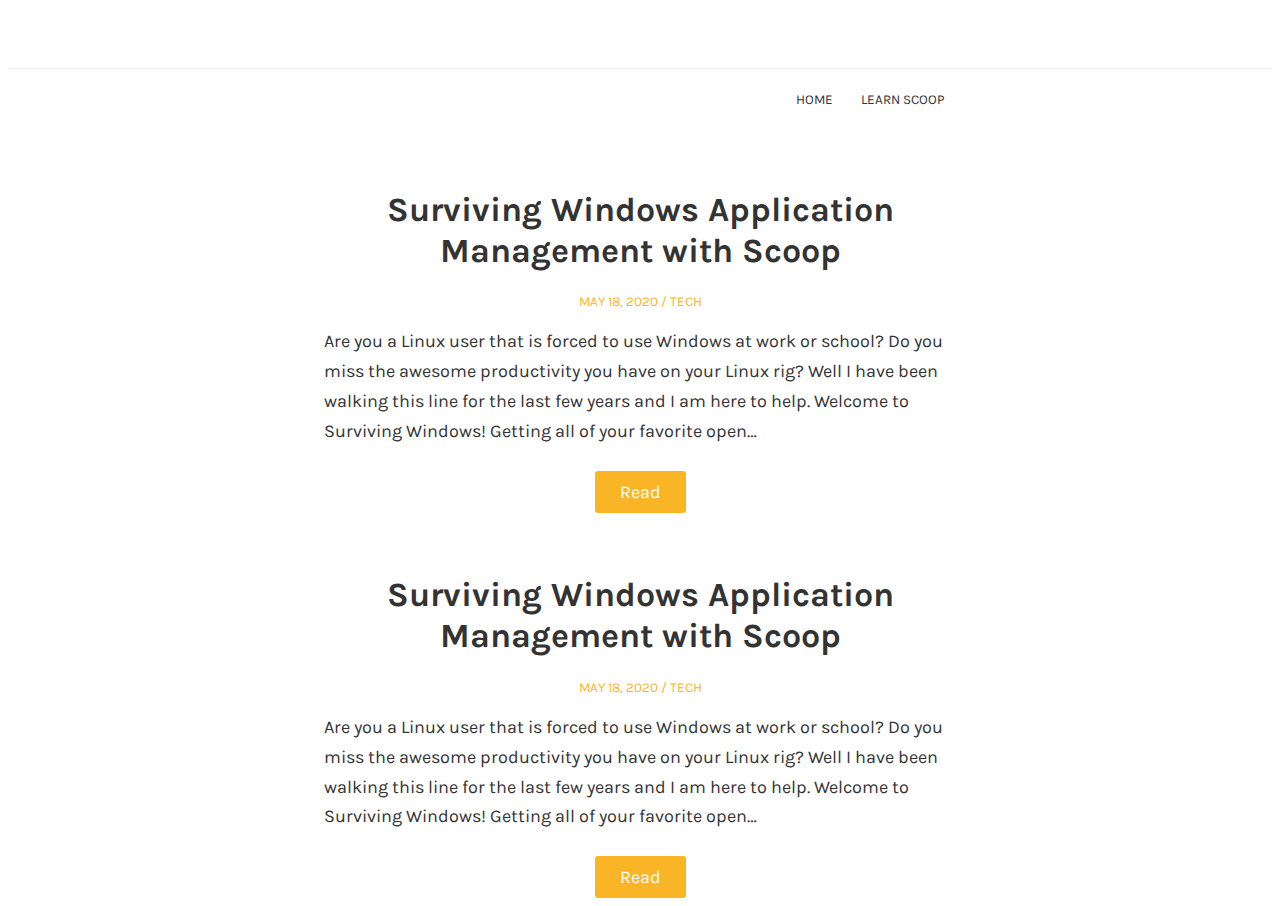
==== index.html @ f7baa603 "feat: Adding blog roll page with styles" ====
<!DOCTYPE html>
<html>
  <head>
    <meta charset="utf-8">
    <meta name="description" content="Project for Udacity Front End Developer Nanodegree">
    <title>Windows for Linux Lovers</title>
    <link href="https://fonts.googleapis.com/css2?family=Karla&display=swap" rel="stylesheet">
    <link rel="stylesheet" href="style.css">
  </head>
  <body>
    <div class="header"></div>

    <div class="container">
      <nav class="top-nav">
        <ul>
          <li class="nav-li"><a class="nav-entry" href="index.html">Home</a></li>
          <li class="nav-li"><a class="nav-entry" href="scoop.html">Learn Scoop</a></li>
        </ul>
      </nav>
      <article>
        <header class="article-header">
            <h1>Surviving Windows Application Management with Scoop</h1>
        </header>
        <div class="entry-details">
          <span>May 18, 2020</span> / <span>Tech</span>
        </div>
        <div class="post-content">
          <p>Are you a Linux user that is forced to use Windows at work or school? Do you miss the awesome productivity you have on your Linux rig? Well I have been walking this line for the last few years and I am here to help. Welcome to Surviving Windows! Getting all of your favorite open…</p>
          <div class="read-more">
            <a class="button" href="scoop.html">Read</a>
          </div>
        </div>
      </article>
      <article>
        <header class="article-header">
            <h1>Surviving Windows Application Management with Scoop</h1>
        </header>
        <div class="entry-details">
          <span>May 18, 2020</span> / <span>Tech</span>
        </div>
        <div class="post-content">
          <p>Are you a Linux user that is forced to use Windows at work or school? Do you miss the awesome productivity you have on your Linux rig? Well I have been walking this line for the last few years and I am here to help. Welcome to Surviving Windows! Getting all of your favorite open…</p>
          <div class="read-more">
            <a class="button" href="scoop.html">Read</a>
          </div>
        </div>
      </article>
    </div><!--Container-->
  </body>
</html>
---- style.css ----
body {
  font-family: 'Karla', sans-serif;
  font-size: 18px;
  color: #333;
}

p {
  margin-bottom: 24px;
  line-height: 1.66em;

}

h1,
h2,
h3 {
  font-size: 34px;
  font-weight: 700;
  line-height: 1.2em;
}

ul {
  list-style: circle outside none;
}

.button {
  background-color: rgb(250, 181, 38);
  border-radius: 3px;
  padding: 10px 25px;
  text-decoration: none;
  color: white;
  text-align: center;
}

.container {
  width: 50%;
  max-width: 750px;
  display: grid;
  grid-auto-rows: min-content;
  grid-template-columns: 1fr;
  margin: auto;
  grid-row-gap: 40px;
}

.read-more {
  display: flex;
  justify-content: center;
  align-items: center;
}

.header {
  height: 60px;
  border-bottom: 1px solid #eee;
}

.top-nav {
  display: flex;
  flex-direction: row-reverse;
}

.nav-li {
  list-style: none;
  display: inline;
  margin: 0 12px 0;
}

.nav-entry {
  text-decoration: none;
  color: #333;
  text-transform: uppercase;
  font-size: .75em;
}

.article-header {
  display: flex;
  justify-content: center;
  text-align: center;
}

.entry-details {
  text-align: center;
  font-size: .75em;
  color: rgb(250, 181, 38);
  text-transform: uppercase;
}
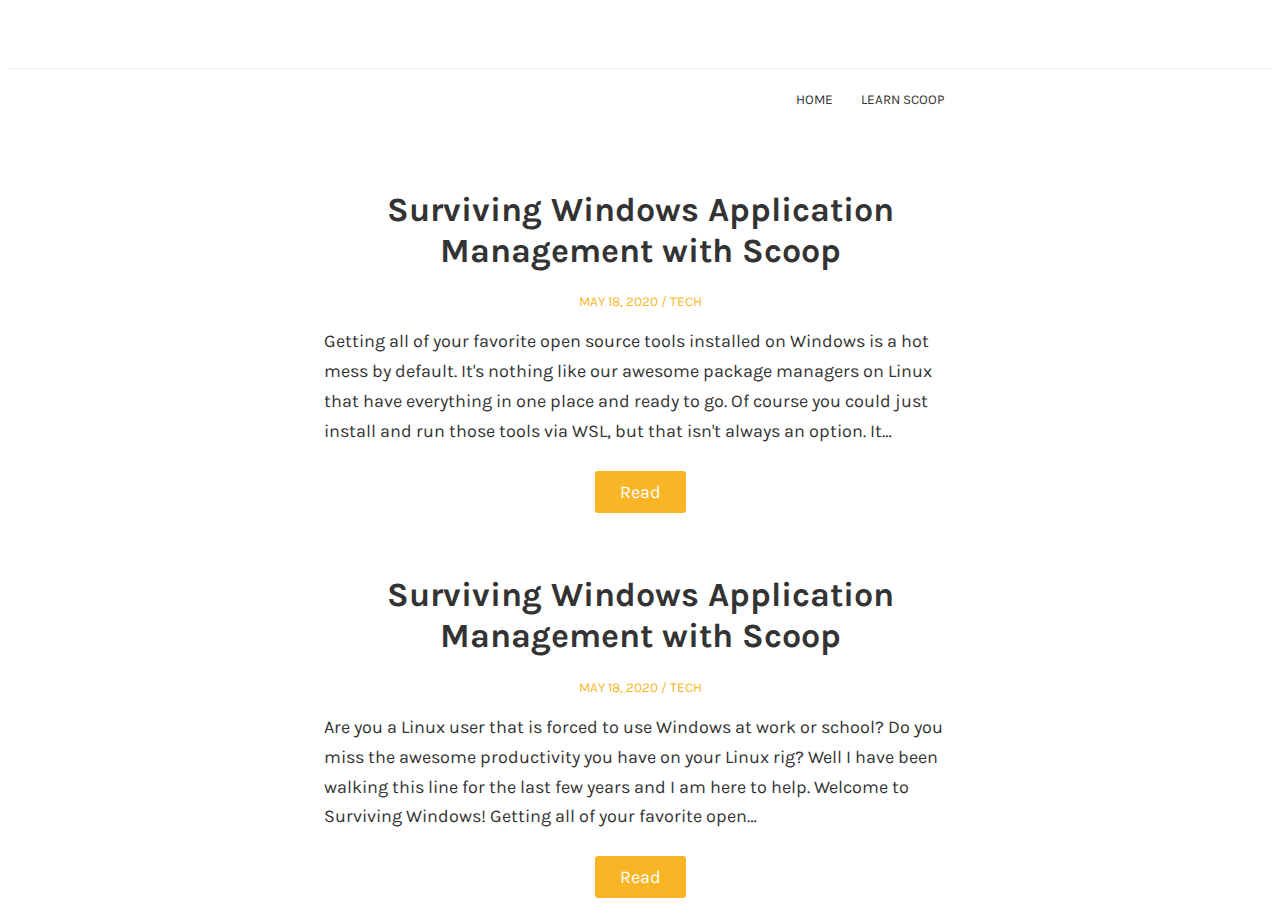
==== commit b96e7204: "feat: Add a working blog post page." ====
--- a/index.html
+++ b/index.html
@@ -25,7 +25,7 @@
           <span>May 18, 2020</span> / <span>Tech</span>
         </div>
         <div class="post-content">
-          <p>Are you a Linux user that is forced to use Windows at work or school? Do you miss the awesome productivity you have on your Linux rig? Well I have been walking this line for the last few years and I am here to help. Welcome to Surviving Windows! Getting all of your favorite open…</p>
+          <p>Getting all of your favorite open source tools installed on Windows is a hot mess by default. It's nothing like our awesome package managers on Linux that have everything in one place and ready to go. Of course you could just install and run those tools via WSL, but that isn't always an option. It…</p>
           <div class="read-more">
             <a class="button" href="scoop.html">Read</a>
           </div>
--- a/style.css
+++ b/style.css
@@ -29,6 +29,15 @@
   text-decoration: none;
   color: white;
   text-align: center;
+}
+
+.code-block {
+  font-size: 16px;
+  padding: 20px;
+  background-color: #eee;
+  font-family: monospace;
+  line-height: 1.5em;
+  display: block;
 }
 
 .container {
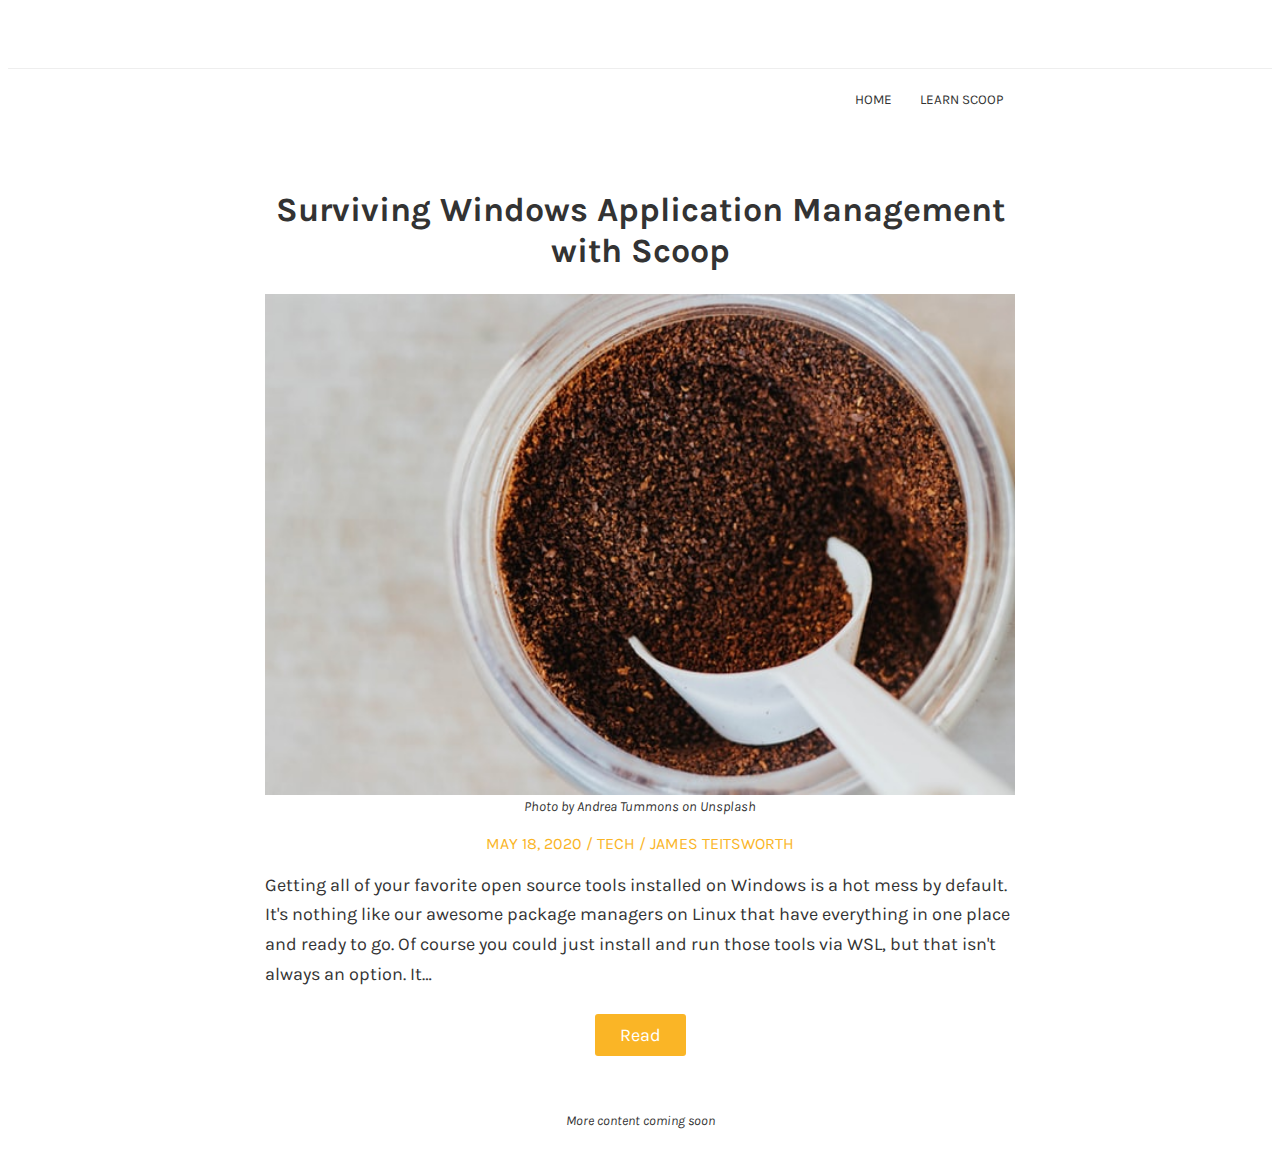
==== commit 80499719: "feat: Add social cards" ====
--- a/index.html
+++ b/index.html
@@ -5,7 +5,7 @@
     <meta name="description" content="Project for Udacity Front End Developer Nanodegree">
     <title>Windows for Linux Lovers</title>
     <link href="https://fonts.googleapis.com/css2?family=Karla&display=swap" rel="stylesheet">
-    <link rel="stylesheet" href="style.css">
+    <link rel="stylesheet" href="styles/main.css">
   </head>
   <body>
     <div class="header"></div>
@@ -17,12 +17,16 @@
           <li class="nav-li"><a class="nav-entry" href="scoop.html">Learn Scoop</a></li>
         </ul>
       </nav>
-      <article>
+      <article class="blog-card">
         <header class="article-header">
             <h1>Surviving Windows Application Management with Scoop</h1>
+            <figure>
+              <img class="responsive-pic" src="photos/coffee-scoop.jpg" alt="Scoop of coffee">
+              <figcaption>Photo by Andrea Tummons on Unsplash</figcaption>
+            </figure>
         </header>
         <div class="entry-details">
-          <span>May 18, 2020</span> / <span>Tech</span>
+          May 18, 2020 / Tech / James Teitsworth
         </div>
         <div class="post-content">
           <p>Getting all of your favorite open source tools installed on Windows is a hot mess by default. It's nothing like our awesome package managers on Linux that have everything in one place and ready to go. Of course you could just install and run those tools via WSL, but that isn't always an option. It…</p>
@@ -31,20 +35,10 @@
           </div>
         </div>
       </article>
-      <article>
-        <header class="article-header">
-            <h1>Surviving Windows Application Management with Scoop</h1>
-        </header>
-        <div class="entry-details">
-          <span>May 18, 2020</span> / <span>Tech</span>
-        </div>
-        <div class="post-content">
-          <p>Are you a Linux user that is forced to use Windows at work or school? Do you miss the awesome productivity you have on your Linux rig? Well I have been walking this line for the last few years and I am here to help. Welcome to Surviving Windows! Getting all of your favorite open…</p>
-          <div class="read-more">
-            <a class="button" href="scoop.html">Read</a>
-          </div>
-        </div>
-      </article>
-    </div><!--Container-->
+
+      <footer class="home-footer">
+        <p class="small italic">More content coming soon</p>
+      </footer>
+    </div>
   </body>
 </html>--- a/styles/main.css
+++ b/styles/main.css
@@ -0,0 +1,109 @@
+@import "layout.css";
+@import "nav.css";
+@import "about.css";
+@import "blog-card.css";
+@import "social.css";
+
+:root {
+  --text-color: #333;
+  --accent-grey: #eee;
+  --accent-color: rgb(250, 181, 38);
+}
+
+body {
+  font: 18px "Karla", sans-serif;
+  color: var(--text-color);
+}
+
+p {
+  font: 18px/1.66em "Karla", sans-serif;
+  margin-bottom: 24px;
+  color: var(--text-color);
+}
+
+.underline {
+  text-decoration: underline;
+}
+
+.italic {
+  font-style: italic;
+}
+
+.bold {
+  font-weight: bold;
+}
+
+blockquote {
+}
+
+h1,
+h2,
+h3 {
+  font: bold 34px/1.2em "Karla", san-serif;
+}
+
+ul {
+  list-style: circle outside none;
+}
+
+a {
+  color: var(--accent-color);
+  text-decoration: none;
+  font-weight: normal;
+}
+
+hr {
+  width: 100%;
+  color: var(--accent-grey);
+  margin: 0;
+}
+
+figure {
+  margin: 0;
+  padding: 0;
+}
+
+figcaption {
+  font: italic 14px/1em "Karla", san-serif;
+}
+
+.button {
+  background-color: var(--accent-color);
+  border-radius: 3px;
+  padding: 10px 25px;
+  text-decoration: none;
+  color: white;
+  text-align: center;
+}
+
+.code-block {
+  font-size: 16px;
+  padding: 20px;
+  background-color: var(--accent-grey);
+  font-family: monospace;
+  line-height: 1.5em;
+  display: block;
+}
+
+.small {
+  font-size: 75%;
+}
+
+.small-heading {
+  font-size: 1.25em;
+}
+
+.header {
+  height: 60px;
+  border-bottom: 1px solid var(--accent-grey);
+}
+
+.responsive-pic {
+  width: 100%;
+}
+
+.home-footer {
+  display: flex;
+  justify-content: center;
+  align-items: center;
+}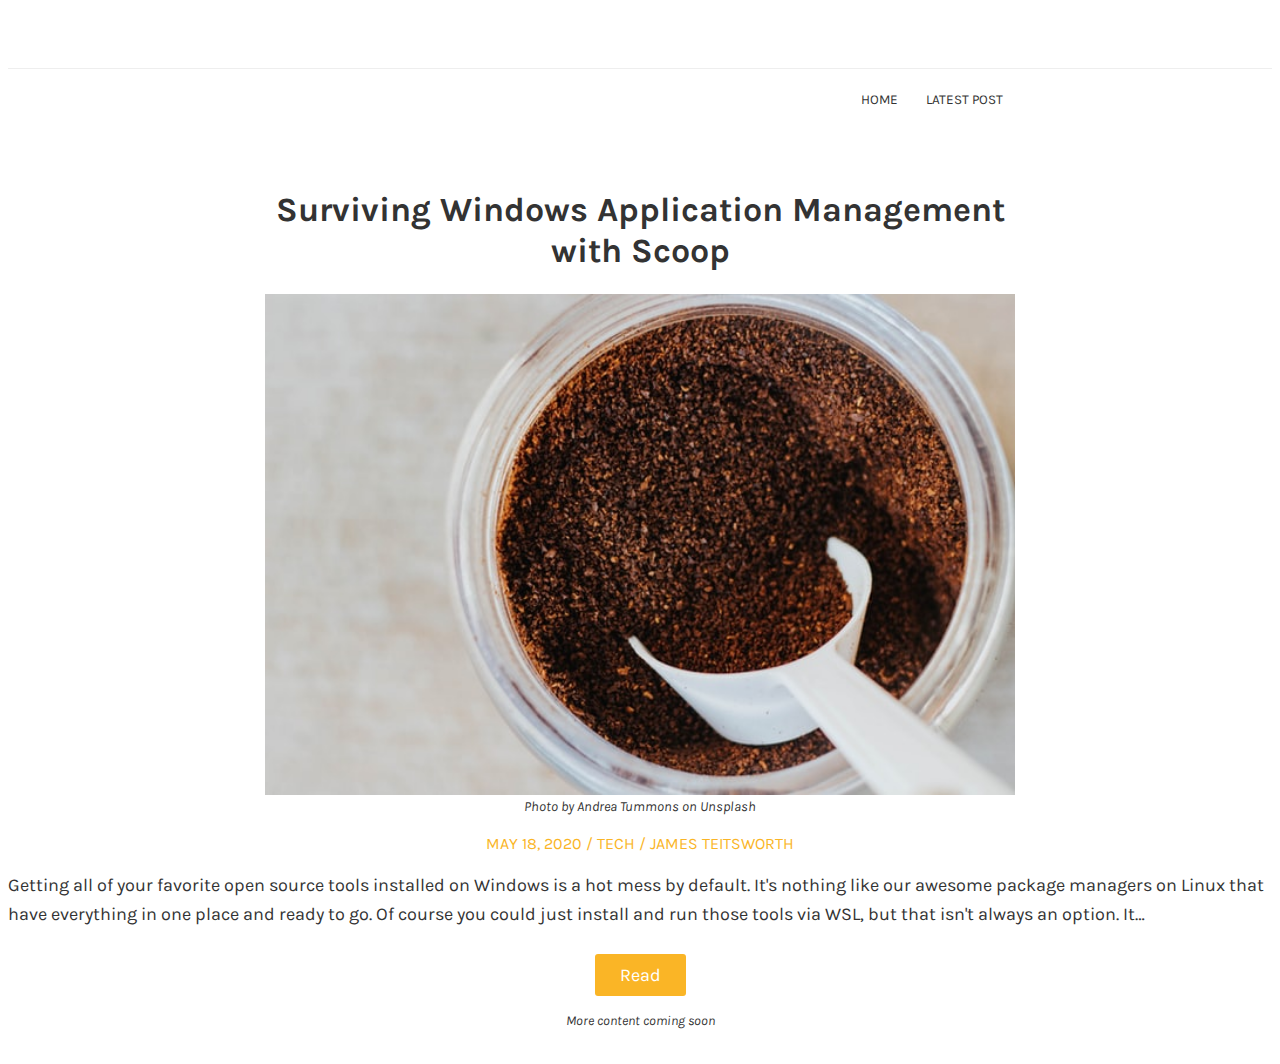
==== commit debf1376: "refactor: Clean up naming and use semantic tags" ====
--- a/index.html
+++ b/index.html
@@ -1,5 +1,5 @@
 <!DOCTYPE html>
-<html>
+<html lang="en">
   <head>
     <meta charset="utf-8">
     <meta name="description" content="Project for Udacity Front End Developer Nanodegree">
@@ -8,33 +8,32 @@
     <link rel="stylesheet" href="styles/main.css">
   </head>
   <body>
-    <div class="header"></div>
-
+    <div class="top-spacer"></div>
     <div class="container">
       <nav class="top-nav">
         <ul>
           <li class="nav-li"><a class="nav-entry" href="index.html">Home</a></li>
-          <li class="nav-li"><a class="nav-entry" href="scoop.html">Learn Scoop</a></li>
+          <li class="nav-li"><a class="nav-entry" href="scoop.html">Latest Post</a></li>
         </ul>
       </nav>
-      <article class="blog-card">
-        <header class="article-header">
+      <section class="blog-card">
+        <header class="post-title">
             <h1>Surviving Windows Application Management with Scoop</h1>
             <figure>
               <img class="responsive-pic" src="photos/coffee-scoop.jpg" alt="Scoop of coffee">
               <figcaption>Photo by Andrea Tummons on Unsplash</figcaption>
             </figure>
         </header>
-        <div class="entry-details">
+        <section class="post-meta">
           May 18, 2020 / Tech / James Teitsworth
         </div>
-        <div class="post-content">
+        <section class="post-content">
           <p>Getting all of your favorite open source tools installed on Windows is a hot mess by default. It's nothing like our awesome package managers on Linux that have everything in one place and ready to go. Of course you could just install and run those tools via WSL, but that isn't always an option. It…</p>
           <div class="read-more">
             <a class="button" href="scoop.html">Read</a>
           </div>
         </div>
-      </article>
+      </section>
 
       <footer class="home-footer">
         <p class="small italic">More content coming soon</p>
--- a/styles/main.css
+++ b/styles/main.css
@@ -34,6 +34,8 @@
 }
 
 blockquote {
+  background: var(--accent-grey);
+  font-size: 24px;
 }
 
 h1,
@@ -93,7 +95,7 @@
   font-size: 1.25em;
 }
 
-.header {
+.top-spacer {
   height: 60px;
   border-bottom: 1px solid var(--accent-grey);
 }
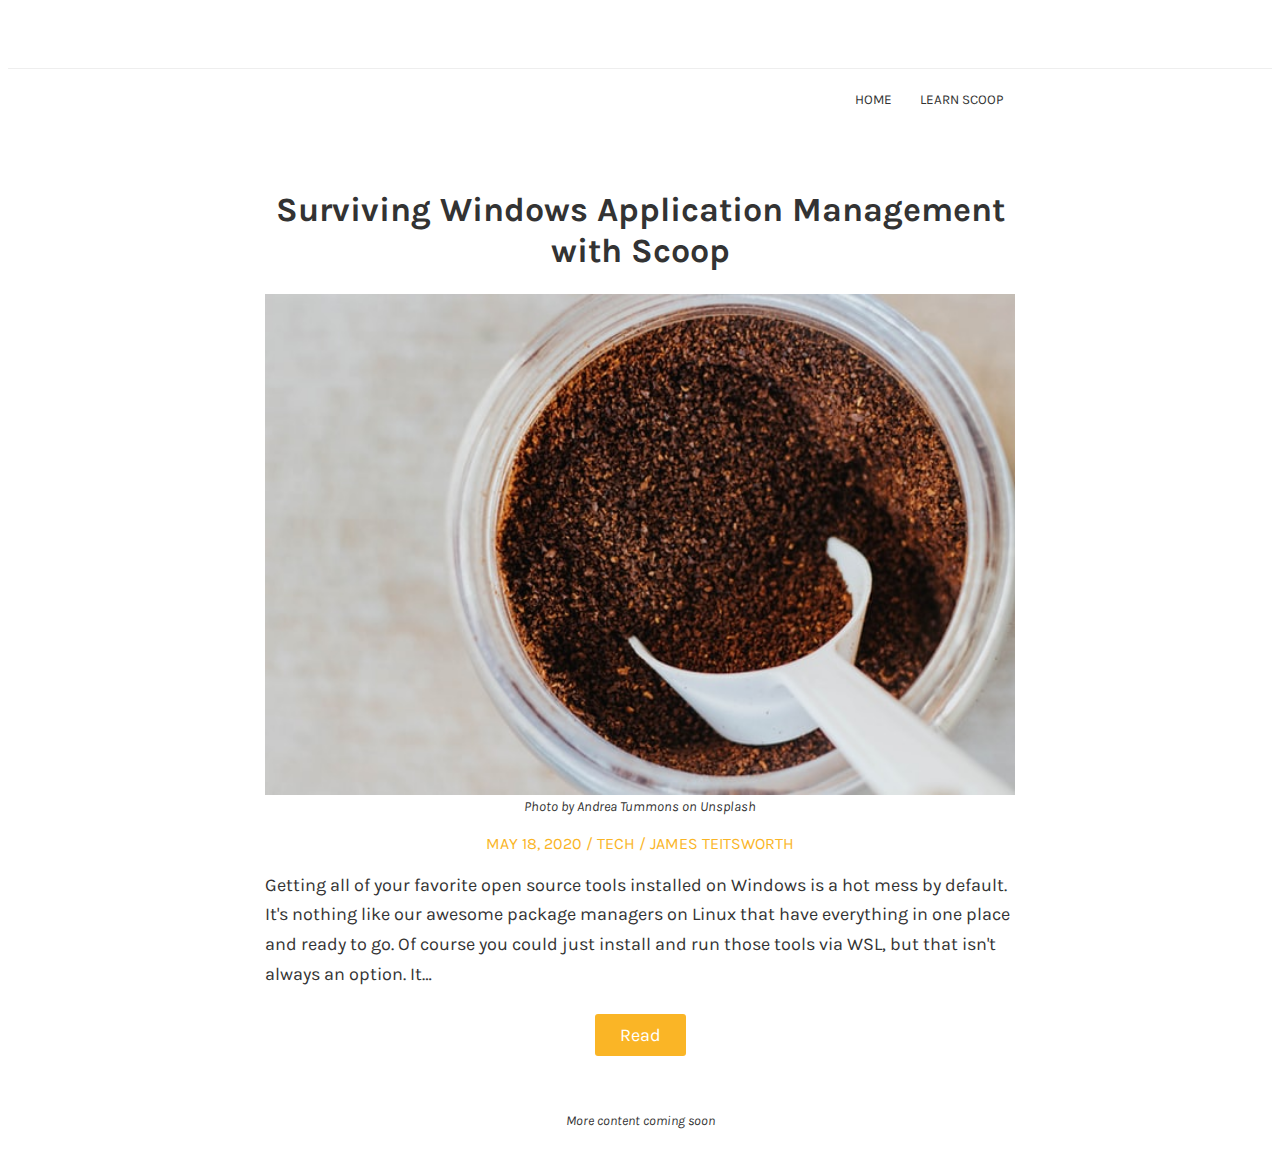
==== commit 03b3f443: "Revert "refactor: Clean up naming and use semantic tags"" ====
--- a/index.html
+++ b/index.html
@@ -1,5 +1,5 @@
 <!DOCTYPE html>
-<html lang="en">
+<html>
   <head>
     <meta charset="utf-8">
     <meta name="description" content="Project for Udacity Front End Developer Nanodegree">
@@ -8,32 +8,33 @@
     <link rel="stylesheet" href="styles/main.css">
   </head>
   <body>
-    <div class="top-spacer"></div>
+    <div class="header"></div>
+
     <div class="container">
       <nav class="top-nav">
         <ul>
           <li class="nav-li"><a class="nav-entry" href="index.html">Home</a></li>
-          <li class="nav-li"><a class="nav-entry" href="scoop.html">Latest Post</a></li>
+          <li class="nav-li"><a class="nav-entry" href="scoop.html">Learn Scoop</a></li>
         </ul>
       </nav>
-      <section class="blog-card">
-        <header class="post-title">
+      <article class="blog-card">
+        <header class="article-header">
             <h1>Surviving Windows Application Management with Scoop</h1>
             <figure>
               <img class="responsive-pic" src="photos/coffee-scoop.jpg" alt="Scoop of coffee">
               <figcaption>Photo by Andrea Tummons on Unsplash</figcaption>
             </figure>
         </header>
-        <section class="post-meta">
+        <div class="entry-details">
           May 18, 2020 / Tech / James Teitsworth
         </div>
-        <section class="post-content">
+        <div class="post-content">
           <p>Getting all of your favorite open source tools installed on Windows is a hot mess by default. It's nothing like our awesome package managers on Linux that have everything in one place and ready to go. Of course you could just install and run those tools via WSL, but that isn't always an option. It…</p>
           <div class="read-more">
             <a class="button" href="scoop.html">Read</a>
           </div>
         </div>
-      </section>
+      </article>
 
       <footer class="home-footer">
         <p class="small italic">More content coming soon</p>
--- a/styles/main.css
+++ b/styles/main.css
@@ -34,8 +34,6 @@
 }
 
 blockquote {
-  background: var(--accent-grey);
-  font-size: 24px;
 }
 
 h1,
@@ -95,7 +93,7 @@
   font-size: 1.25em;
 }
 
-.top-spacer {
+.header {
   height: 60px;
   border-bottom: 1px solid var(--accent-grey);
 }
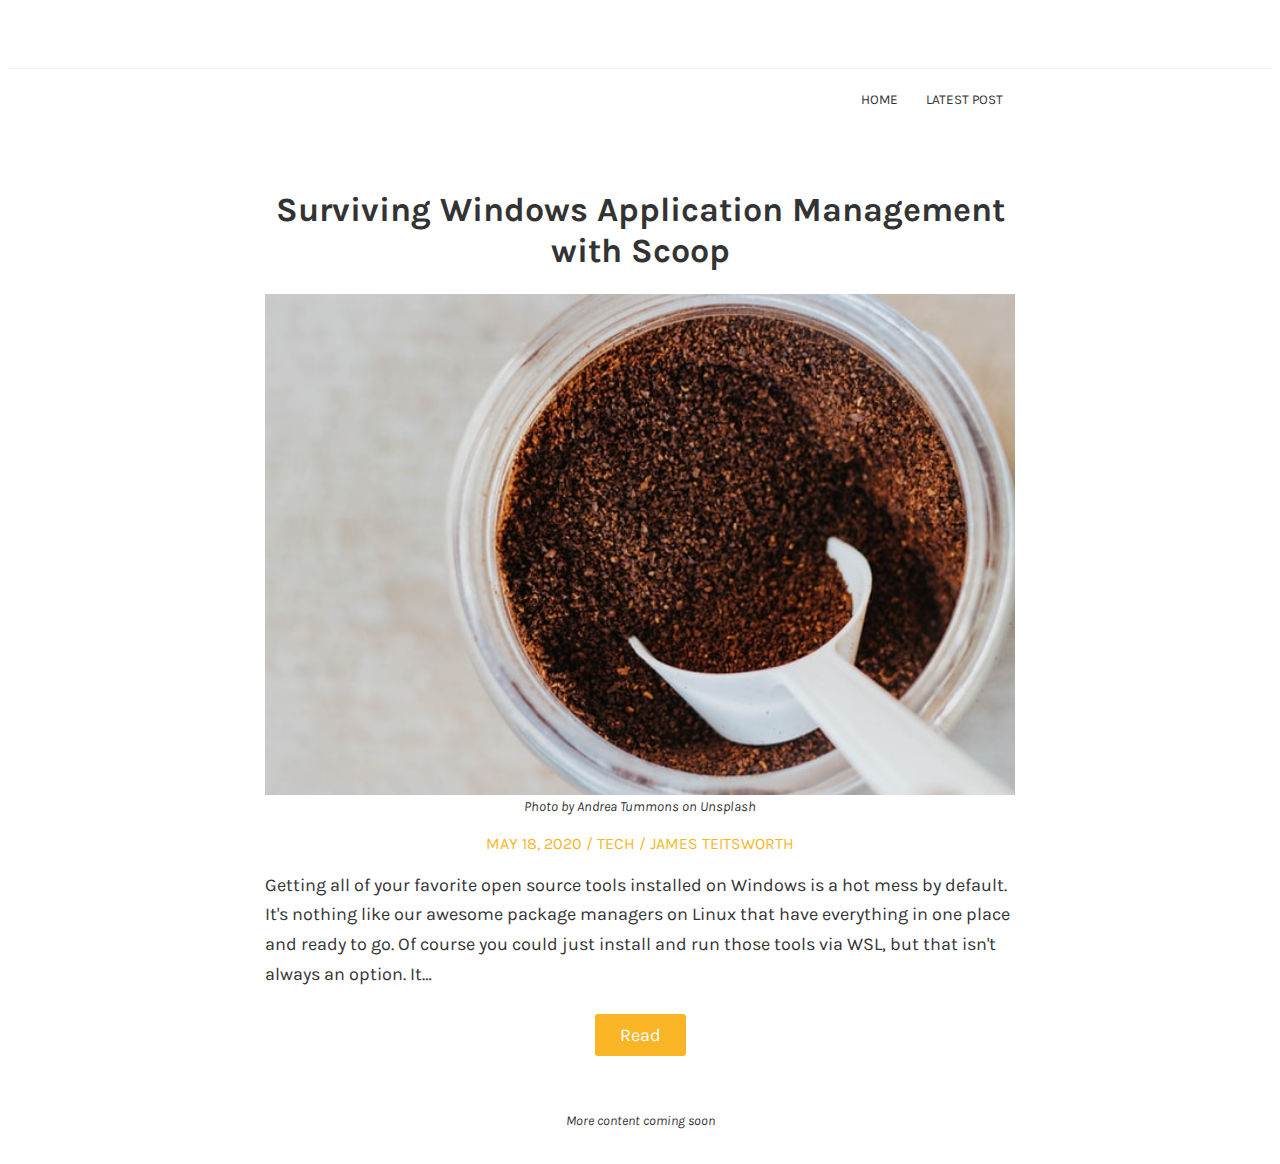
==== commit d6539110: "refactor: Tidy directory structure per rubric" ====
--- a/index.html
+++ b/index.html
@@ -14,7 +14,7 @@
       <nav class="top-nav">
         <ul>
           <li class="nav-li"><a class="nav-entry" href="index.html">Home</a></li>
-          <li class="nav-li"><a class="nav-entry" href="scoop.html">Learn Scoop</a></li>
+          <li class="nav-li"><a class="nav-entry" href="posts/scoop.html">Latest Post</a></li>
         </ul>
       </nav>
       <article class="blog-card">
@@ -31,7 +31,7 @@
         <div class="post-content">
           <p>Getting all of your favorite open source tools installed on Windows is a hot mess by default. It's nothing like our awesome package managers on Linux that have everything in one place and ready to go. Of course you could just install and run those tools via WSL, but that isn't always an option. It…</p>
           <div class="read-more">
-            <a class="button" href="scoop.html">Read</a>
+            <a class="button" href="posts/scoop.html">Read</a>
           </div>
         </div>
       </article>
